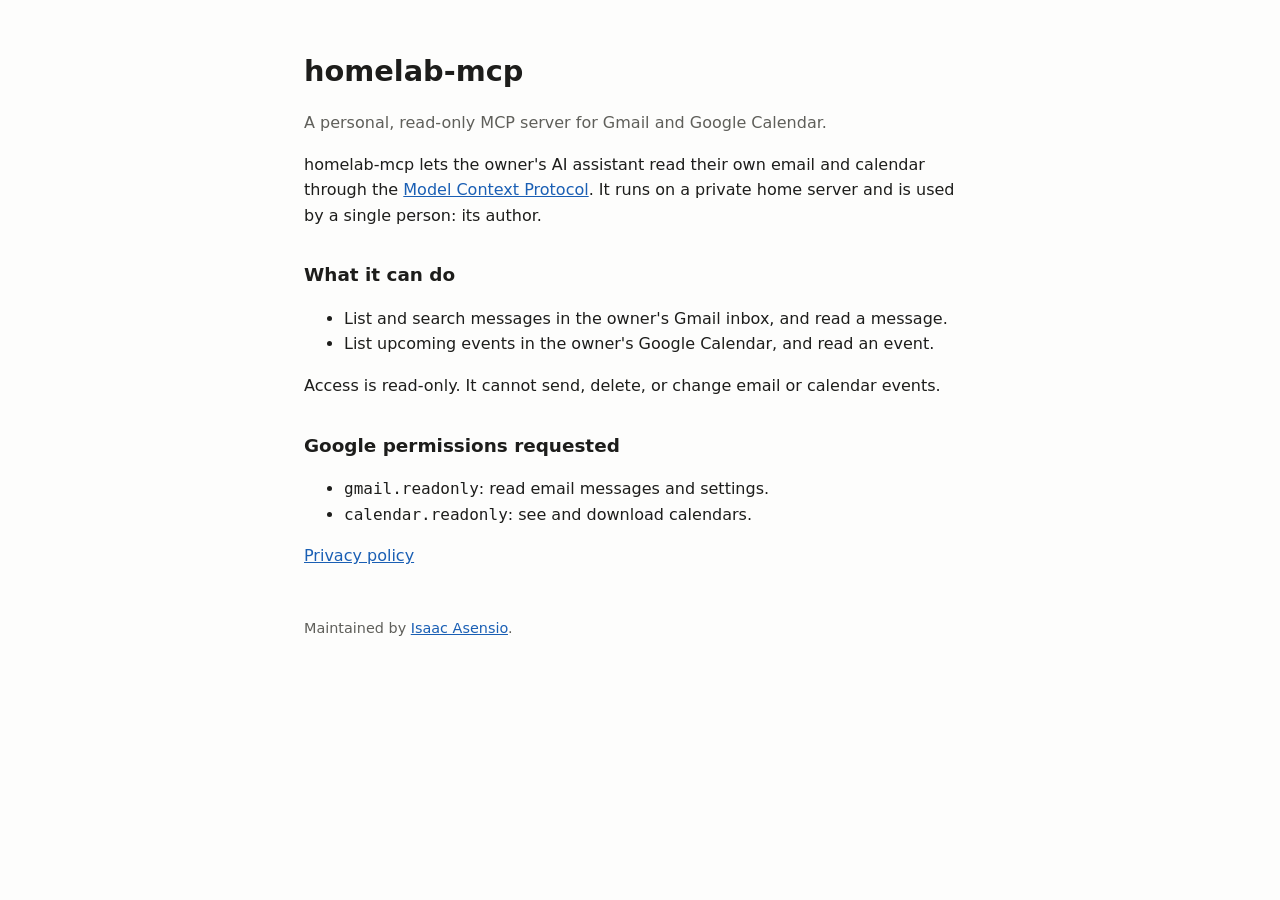
==== index.html @ 516a025f "Add homelab-mcp homepage and privacy policy Co-Authored-By: Claude Opus 5.5 <noreply@anthropic.com>" ====
<!doctype html>
<html lang="en">
<head>
  <meta charset="utf-8">
  <meta name="viewport" content="width=device-width, initial-scale=1">
  <title>homelab-mcp</title>
  <meta name="description" content="A personal, read-only MCP server for Gmail and Google Calendar.">
  <link rel="stylesheet" href="style.css">
</head>
<body>
<main>
  <h1>homelab-mcp</h1>
  <p class="lede">A personal, read-only MCP server for Gmail and Google Calendar.</p>

  <p>homelab-mcp lets the owner's AI assistant read their own email and calendar through the
  <a href="https://modelcontextprotocol.io">Model Context Protocol</a>. It runs on a private home server
  and is used by a single person: its author.</p>

  <h2>What it can do</h2>
  <ul>
    <li>List and search messages in the owner's Gmail inbox, and read a message.</li>
    <li>List upcoming events in the owner's Google Calendar, and read an event.</li>
  </ul>
  <p>Access is read-only. It cannot send, delete, or change email or calendar events.</p>

  <h2>Google permissions requested</h2>
  <ul>
    <li><code>gmail.readonly</code>: read email messages and settings.</li>
    <li><code>calendar.readonly</code>: see and download calendars.</li>
  </ul>

  <p><a href="privacy.html">Privacy policy</a></p>
  <footer>Maintained by <a href="https://github.com/isaacasensio">Isaac Asensio</a>.</footer>
</main>
</body>
</html>
---- style.css ----
:root { --bg: #fdfdfc; --fg: #1d1d1b; --muted: #5f5f5a; --link: #1a5fb4; }
@media (prefers-color-scheme: dark) {
  :root { --bg: #161615; --fg: #e8e8e3; --muted: #a3a39c; --link: #8cb4ff; }
}
body { background: var(--bg); color: var(--fg); font: 16px/1.6 system-ui, sans-serif; margin: 0; padding: 0 16px; }
main { max-width: 42rem; margin: 3rem auto; }
h1 { font-size: 1.8rem; margin-bottom: .25rem; }
h2 { font-size: 1.15rem; margin-top: 2rem; }
.lede, footer { color: var(--muted); }
a { color: var(--link); }
footer { margin-top: 3rem; font-size: .9rem; }
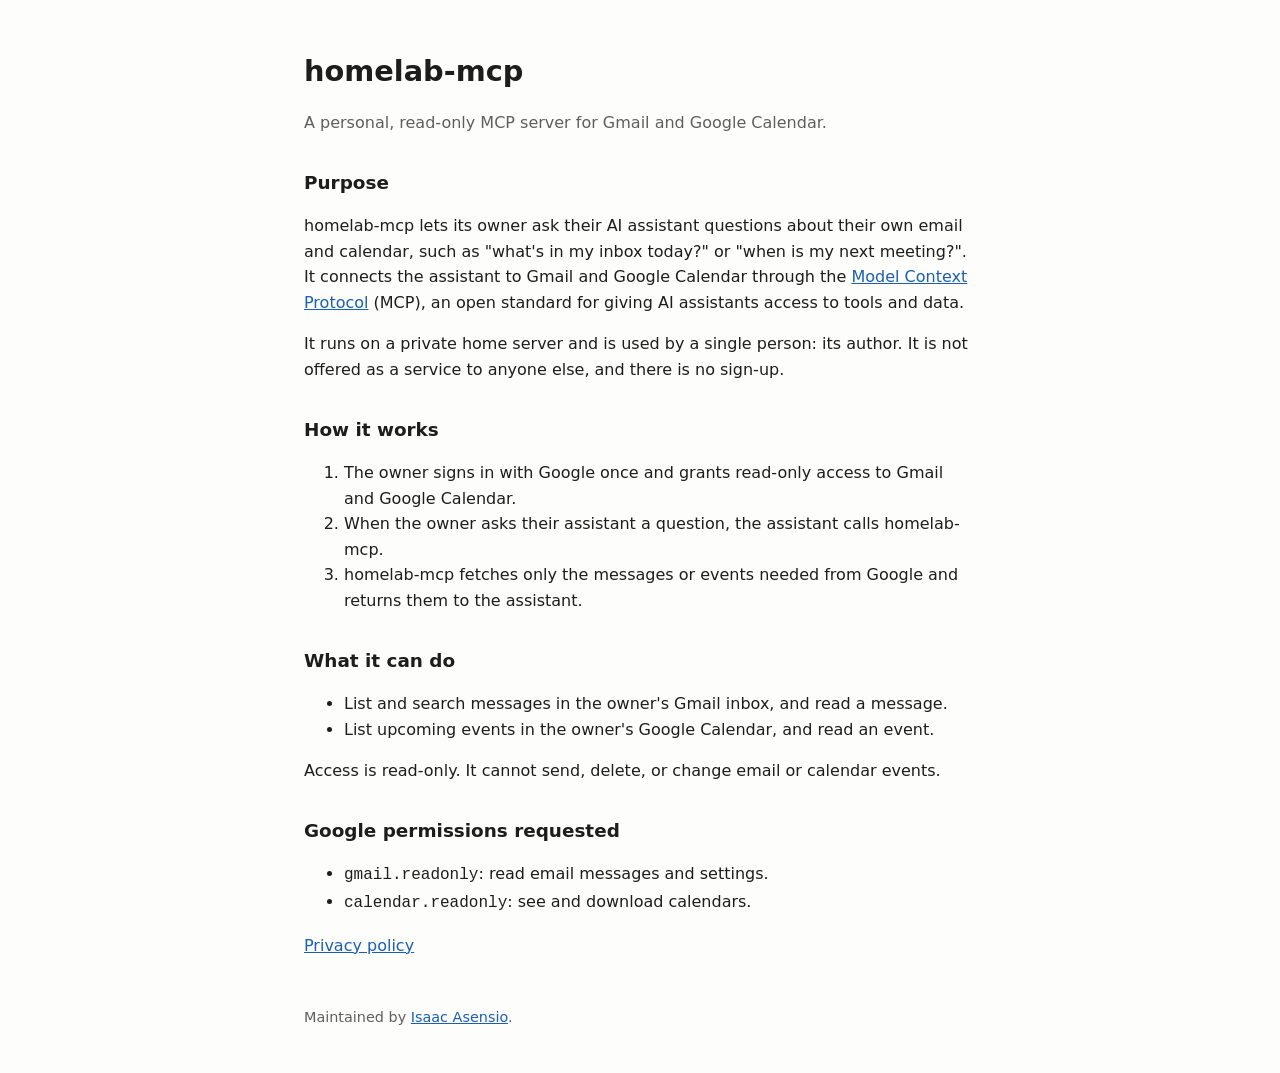
==== commit ae159992: "Expand purpose and privacy policy detail Co-Authored-By: Claude Opus 5.5 <noreply@anthropic.com>" ====
--- a/index.html
+++ b/index.html
@@ -12,9 +12,20 @@
   <h1>homelab-mcp</h1>
   <p class="lede">A personal, read-only MCP server for Gmail and Google Calendar.</p>
 
-  <p>homelab-mcp lets the owner's AI assistant read their own email and calendar through the
-  <a href="https://modelcontextprotocol.io">Model Context Protocol</a>. It runs on a private home server
-  and is used by a single person: its author.</p>
+  <h2>Purpose</h2>
+  <p>homelab-mcp lets its owner ask their AI assistant questions about their own email and calendar, such as
+  "what's in my inbox today?" or "when is my next meeting?". It connects the assistant to Gmail and Google
+  Calendar through the <a href="https://modelcontextprotocol.io">Model Context Protocol</a> (MCP), an open
+  standard for giving AI assistants access to tools and data.</p>
+  <p>It runs on a private home server and is used by a single person: its author. It is not offered as a
+  service to anyone else, and there is no sign-up.</p>
+
+  <h2>How it works</h2>
+  <ol>
+    <li>The owner signs in with Google once and grants read-only access to Gmail and Google Calendar.</li>
+    <li>When the owner asks their assistant a question, the assistant calls homelab-mcp.</li>
+    <li>homelab-mcp fetches only the messages or events needed from Google and returns them to the assistant.</li>
+  </ol>
 
   <h2>What it can do</h2>
   <ul>
